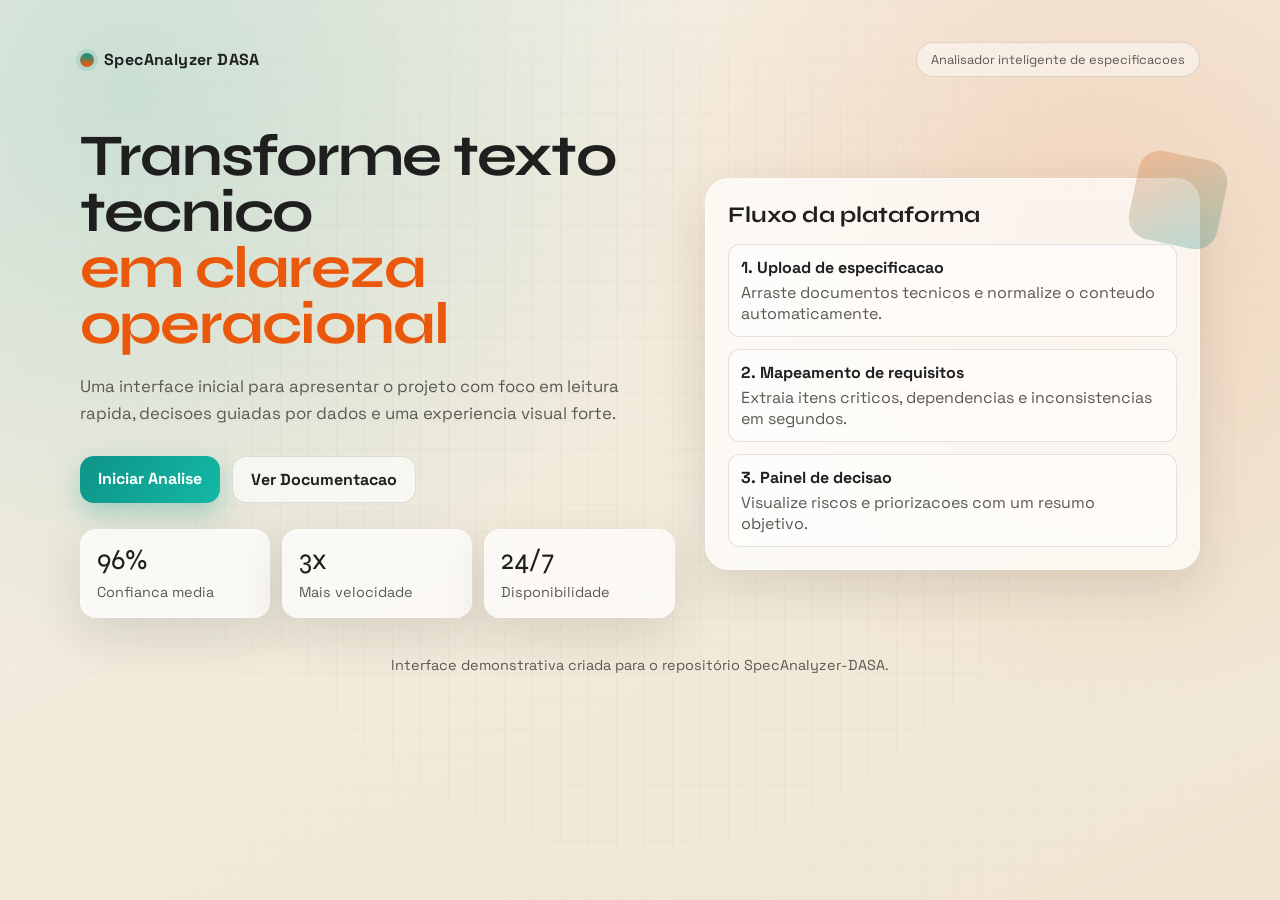
==== index.html @ b7519032 "Configure GitHub Pages for always-on static site" ====
<!doctype html>
<html lang="pt-BR">
<head>
  <meta charset="UTF-8" />
  <meta name="viewport" content="width=device-width, initial-scale=1.0" />
  <title>SpecAnalyzer DASA</title>
  <link rel="preconnect" href="https://fonts.googleapis.com" />
  <link rel="preconnect" href="https://fonts.gstatic.com" crossorigin />
  <link href="https://fonts.googleapis.com/css2?family=Space+Grotesk:wght@400;500;700&family=Syne:wght@700;800&display=swap" rel="stylesheet" />
  <link rel="stylesheet" href="styles.css" />
</head>
<body>
  <div class="texture" aria-hidden="true"></div>

  <div class="wrapper">
    <header>
      <div class="brand">
        <span class="dot" aria-hidden="true"></span>
        <span>SpecAnalyzer DASA</span>
      </div>
      <span class="tag">Analisador inteligente de especificacoes</span>
    </header>

    <main class="hero">
      <section class="headline">
        <h1>
          <span class="line">Transforme texto tecnico</span>
          <span class="line accent">em clareza operacional</span>
        </h1>
        <p class="subtitle">
          Uma interface inicial para apresentar o projeto com foco em leitura rapida,
          decisoes guiadas por dados e uma experiencia visual forte.
        </p>

        <div class="actions">
          <a class="btn primary" href="#">Iniciar Analise</a>
          <a class="btn secondary" href="#">Ver Documentacao</a>
        </div>

        <div class="stats">
          <article class="stat">
            <div class="n">96%</div>
            <div class="l">Confianca media</div>
          </article>
          <article class="stat">
            <div class="n">3x</div>
            <div class="l">Mais velocidade</div>
          </article>
          <article class="stat">
            <div class="n">24/7</div>
            <div class="l">Disponibilidade</div>
          </article>
        </div>
      </section>

      <aside class="card">
        <h2>Fluxo da plataforma</h2>
        <ul>
          <li>
            <strong>1. Upload de especificacao</strong>
            Arraste documentos tecnicos e normalize o conteudo automaticamente.
          </li>
          <li>
            <strong>2. Mapeamento de requisitos</strong>
            Extraia itens criticos, dependencias e inconsistencias em segundos.
          </li>
          <li>
            <strong>3. Painel de decisao</strong>
            Visualize riscos e priorizacoes com um resumo objetivo.
          </li>
        </ul>
      </aside>
    </main>

    <footer>
      Interface demonstrativa criada para o repositório SpecAnalyzer-DASA.
    </footer>
  </div>
</body>
</html>
---- styles.css ----
:root {
  --bg-1: #f6f1e7;
  --bg-2: #efe5d1;
  --text: #1f1f1f;
  --muted: #5a5956;
  --accent: #0d9488;
  --accent-2: #ea580c;
  --card: rgba(255, 255, 255, 0.72);
  --line: rgba(31, 31, 31, 0.12);
  --shadow: 0 18px 50px rgba(31, 31, 31, 0.12);
}

* {
  box-sizing: border-box;
  margin: 0;
  padding: 0;
}

body {
  min-height: 100vh;
  font-family: "Space Grotesk", sans-serif;
  color: var(--text);
  background:
    radial-gradient(circle at 10% 10%, rgba(13, 148, 136, 0.18), transparent 42%),
    radial-gradient(circle at 85% 25%, rgba(234, 88, 12, 0.15), transparent 38%),
    linear-gradient(155deg, var(--bg-1), var(--bg-2));
  overflow-x: hidden;
}

.texture {
  position: fixed;
  inset: 0;
  pointer-events: none;
  opacity: 0.28;
  background-image: linear-gradient(rgba(31, 31, 31, 0.08) 1px, transparent 1px), linear-gradient(90deg, rgba(31, 31, 31, 0.08) 1px, transparent 1px);
  background-size: 28px 28px;
  mask-image: radial-gradient(circle at center, black 45%, transparent 95%);
  z-index: 0;
}

.wrapper {
  position: relative;
  z-index: 1;
  width: min(1120px, 92vw);
  margin: 0 auto;
  padding: 32px 0 60px;
}

header {
  display: flex;
  justify-content: space-between;
  align-items: center;
  padding: 10px 0 24px;
  animation: slideDown 0.8s ease forwards;
  opacity: 0;
}

.brand {
  display: flex;
  align-items: center;
  gap: 10px;
  font-weight: 700;
  letter-spacing: 0.4px;
}

.dot {
  width: 14px;
  height: 14px;
  border-radius: 50%;
  background: conic-gradient(var(--accent), var(--accent-2), var(--accent));
  box-shadow: 0 0 0 4px rgba(13, 148, 136, 0.13);
}

.tag {
  border: 1px solid var(--line);
  border-radius: 999px;
  padding: 8px 14px;
  font-size: 0.8rem;
  color: var(--muted);
  background: rgba(255, 255, 255, 0.45);
  backdrop-filter: blur(8px);
}

.hero {
  display: grid;
  grid-template-columns: 1.2fr 1fr;
  gap: 30px;
  align-items: center;
  margin-top: 28px;
}

.headline {
  animation: fadeUp 0.9s ease forwards;
  opacity: 0;
  animation-delay: 0.1s;
}

h1 {
  font-family: "Syne", sans-serif;
  font-size: clamp(2.2rem, 4.6vw, 4.5rem);
  line-height: 0.95;
  letter-spacing: -0.03em;
  margin-bottom: 20px;
}

.line {
  display: block;
}

.line.accent {
  color: var(--accent-2);
}

.subtitle {
  max-width: 56ch;
  color: var(--muted);
  line-height: 1.6;
  font-size: 1.05rem;
  margin-bottom: 30px;
}

.actions {
  display: flex;
  gap: 12px;
  flex-wrap: wrap;
}

.btn {
  border: none;
  text-decoration: none;
  cursor: pointer;
  border-radius: 14px;
  padding: 12px 18px;
  font-weight: 700;
  transition: transform 0.2s ease, box-shadow 0.2s ease;
}

.btn.primary {
  background: linear-gradient(120deg, var(--accent), #14b8a6);
  color: #ffffff;
  box-shadow: 0 10px 26px rgba(13, 148, 136, 0.3);
}

.btn.secondary {
  color: var(--text);
  background: rgba(255, 255, 255, 0.65);
  border: 1px solid var(--line);
}

.btn:hover {
  transform: translateY(-2px);
  box-shadow: var(--shadow);
}

.stats {
  display: grid;
  grid-template-columns: repeat(3, 1fr);
  gap: 12px;
  margin-top: 26px;
  animation: fadeUp 0.9s ease forwards;
  opacity: 0;
  animation-delay: 0.2s;
}

.stat {
  background: var(--card);
  border: 1px solid rgba(255, 255, 255, 0.45);
  backdrop-filter: blur(8px);
  border-radius: 16px;
  padding: 16px;
  box-shadow: var(--shadow);
}

.stat .n {
  font-family: "Syne", sans-serif;
  font-size: 1.8rem;
  line-height: 1;
  margin-bottom: 8px;
}

.stat .l {
  color: var(--muted);
  font-size: 0.9rem;
}

.card {
  position: relative;
  background: var(--card);
  border: 1px solid rgba(255, 255, 255, 0.5);
  border-radius: 24px;
  padding: 22px;
  box-shadow: var(--shadow);
  backdrop-filter: blur(10px);
  animation: fadeUp 0.9s ease forwards;
  opacity: 0;
  animation-delay: 0.3s;
}

.card::before {
  content: "";
  position: absolute;
  right: -24px;
  top: -24px;
  width: 90px;
  height: 90px;
  border-radius: 22px;
  background: linear-gradient(145deg, rgba(234, 88, 12, 0.25), rgba(13, 148, 136, 0.28));
  transform: rotate(12deg);
  z-index: -1;
}

.card h2 {
  font-family: "Syne", sans-serif;
  font-size: 1.4rem;
  margin-bottom: 16px;
}

.card ul {
  list-style: none;
  display: grid;
  gap: 12px;
  color: var(--muted);
}

.card li {
  border: 1px solid var(--line);
  border-radius: 12px;
  padding: 12px;
  background: rgba(255, 255, 255, 0.55);
}

.card strong {
  color: var(--text);
  display: block;
  margin-bottom: 4px;
}

footer {
  margin-top: 38px;
  text-align: center;
  color: var(--muted);
  font-size: 0.9rem;
  animation: fadeUp 0.9s ease forwards;
  opacity: 0;
  animation-delay: 0.4s;
}

@keyframes fadeUp {
  from {
    opacity: 0;
    transform: translateY(22px);
  }
  to {
    opacity: 1;
    transform: translateY(0);
  }
}

@keyframes slideDown {
  from {
    opacity: 0;
    transform: translateY(-18px);
  }
  to {
    opacity: 1;
    transform: translateY(0);
  }
}

@media (max-width: 960px) {
  .hero {
    grid-template-columns: 1fr;
  }

  .card::before {
    right: 8px;
    top: -18px;
    width: 70px;
    height: 70px;
  }
}

@media (max-width: 680px) {
  .wrapper {
    width: min(1120px, 94vw);
    padding-top: 20px;
  }

  .stats {
    grid-template-columns: 1fr;
  }

  .tag {
    display: none;
  }

  .btn {
    width: 100%;
    text-align: center;
  }
}
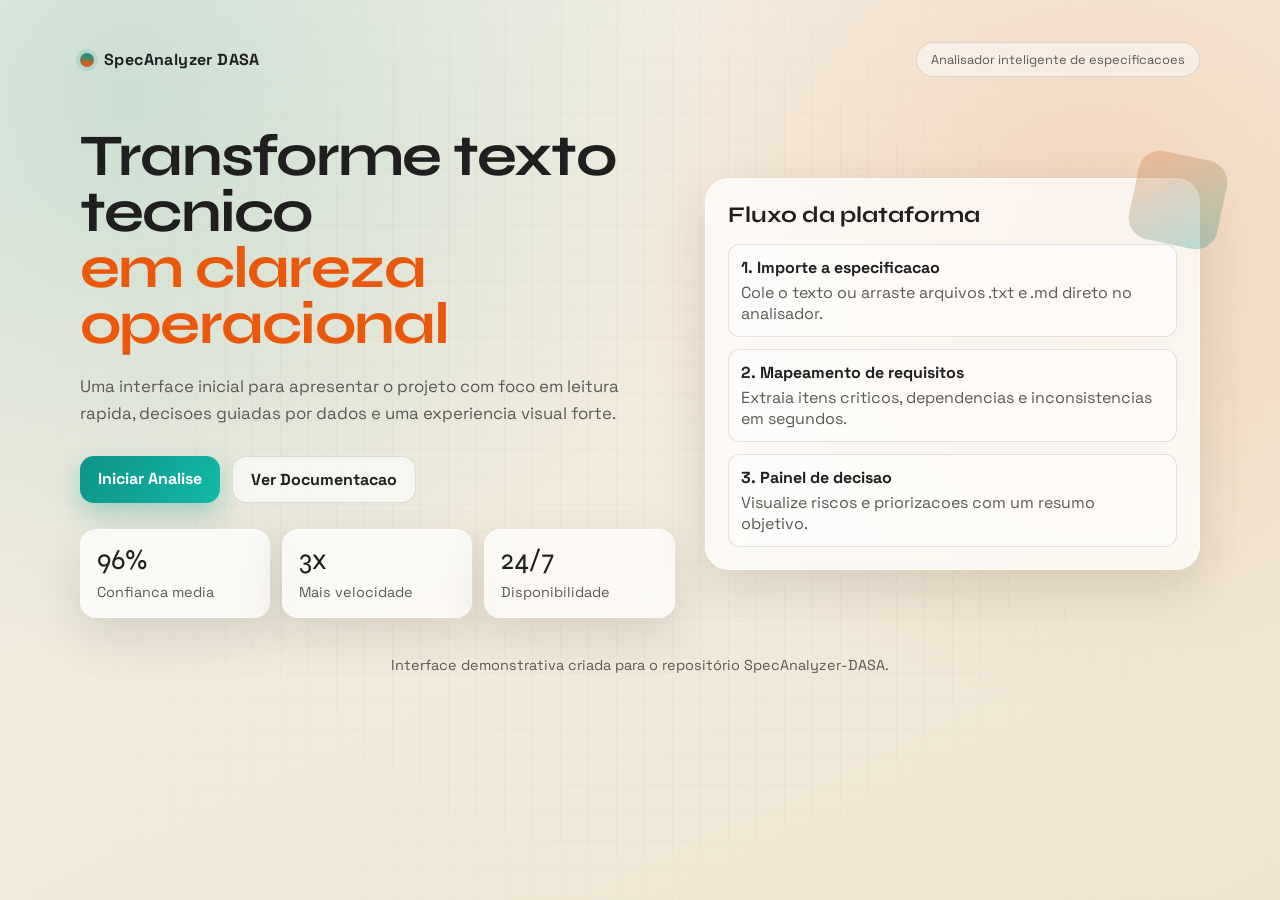
==== commit fe59d6a0: "feat: melhorias no analisador — upload, duplicatas, export e UX - Importacao de arquivos .txt/.md co" ====
--- a/index.html
+++ b/index.html
@@ -33,7 +33,7 @@
         </p>
 
         <div class="actions">
-          <a class="btn primary" href="#">Iniciar Analise</a>
+          <a class="btn primary" href="app.html">Iniciar Analise</a>
           <a class="btn secondary" href="#">Ver Documentacao</a>
         </div>
 
@@ -57,8 +57,8 @@
         <h2>Fluxo da plataforma</h2>
         <ul>
           <li>
-            <strong>1. Upload de especificacao</strong>
-            Arraste documentos tecnicos e normalize o conteudo automaticamente.
+            <strong>1. Importe a especificacao</strong>
+            Cole o texto ou arraste arquivos .txt e .md direto no analisador.
           </li>
           <li>
             <strong>2. Mapeamento de requisitos</strong>
